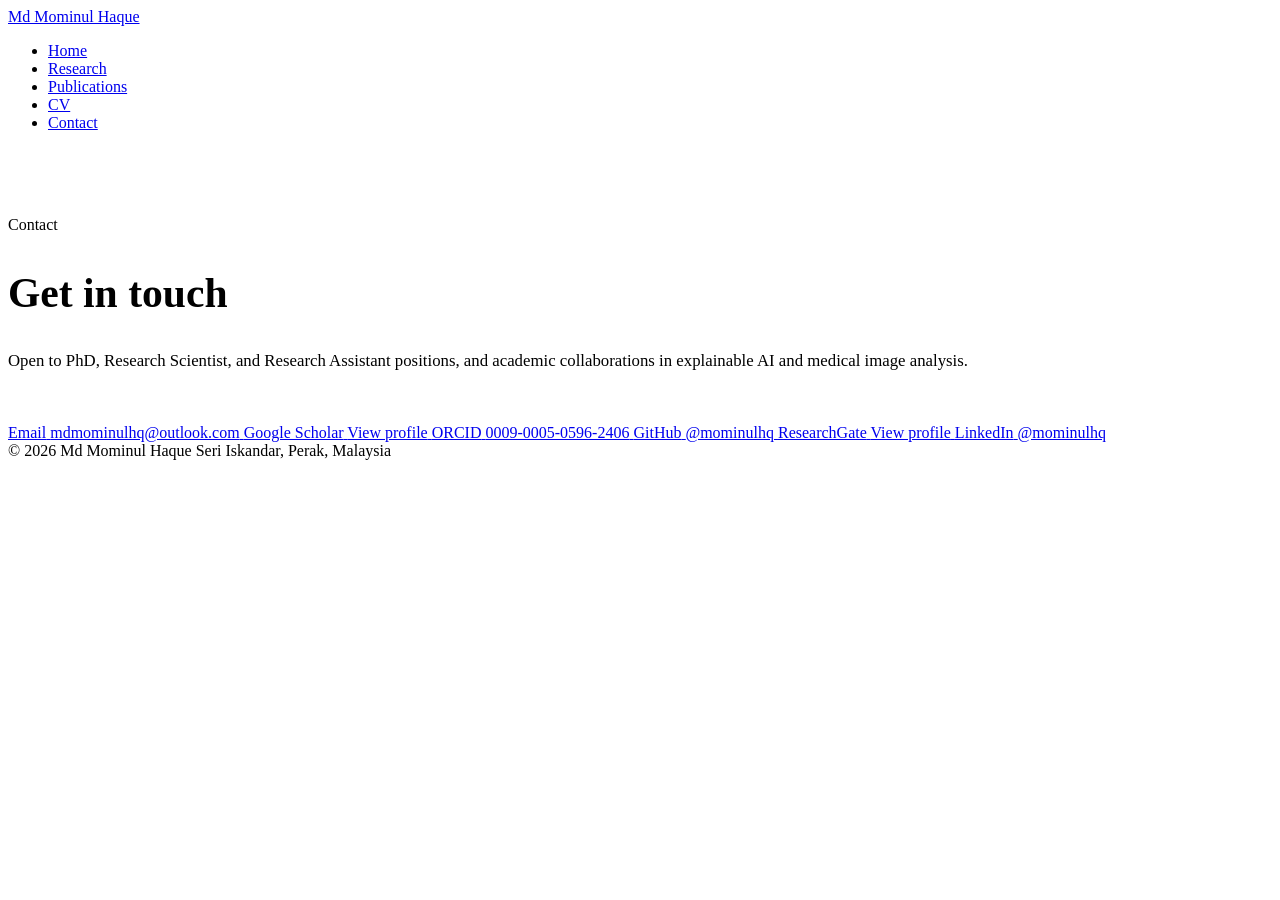
==== contact.html @ ecc6afcc "Add files via upload Launch Site" ====
<!DOCTYPE html>
<html lang="en">
<head>
<meta charset="UTF-8">
<meta name="viewport" content="width=device-width, initial-scale=1.0">
<title>Contact — Md Mominul Haque</title>
<meta name="description" content="Contact Md Mominul Haque — open to PhD, Research Scientist, and Research Assistant positions, and academic collaborations in explainable AI and medical image analysis.">
<link rel="preconnect" href="https://fonts.googleapis.com">
<link href="https://fonts.googleapis.com/css2?family=Fraunces:ital,wght@0,500;0,600;1,500&family=IBM+Plex+Sans:wght@400;500;600&family=IBM+Plex+Mono:wght@400;500&display=swap" rel="stylesheet">
<link rel="stylesheet" href="assets/style.css">
</head>
<body>

<header class="site-header">
  <div class="wrap">
    <a href="index.html" class="brand">Md Mominul Haque</a>
    <nav class="primary-nav" aria-label="Primary">
      <ul>
        <li><a href="index.html">Home</a></li>
        <li><a href="research.html">Research</a></li>
        <li><a href="publications.html">Publications</a></li>
        <li><a href="cv.html">CV</a></li>
        <li><a href="contact.html" aria-current="page">Contact</a></li>
      </ul>
    </nav>
  </div>
</header>

<section class="hero">
  <div class="wrap" style="padding-top:52px; padding-bottom:36px;">
    <p class="eyebrow">Contact</p>
    <h1 class="name" style="font-size:clamp(1.9rem,4vw,2.6rem);">Get in touch</h1>
    <p class="tagline" style="font-size:1.05rem; margin-top:14px;">Open to PhD, Research Scientist, and Research Assistant positions, and academic collaborations in explainable AI and medical image analysis.</p>
  </div>
</section>

<main>
  <section class="block wrap">
    <div class="contact-grid">
      <a class="contact-link" href="mailto:mdmominulhq@outlook.com">
        <span class="label">Email</span>
        <span class="value">mdmominulhq@outlook.com</span>
      </a>
      <a class="contact-link" href="https://scholar.google.com/citations?user=X43nhjEAAAAJ&hl=en">
        <span class="label">Google Scholar</span>
        <span class="value">View profile</span>
      </a>
      <a class="contact-link" href="https://orcid.org/0009-0005-0596-2406">
        <span class="label">ORCID</span>
        <span class="value">0009-0005-0596-2406</span>
      </a>
      <a class="contact-link" href="https://github.com/mominulhq">
        <span class="label">GitHub</span>
        <span class="value">@mominulhq</span>
      </a>
      <a class="contact-link" href="https://www.researchgate.net/profile/Md-Mominul-Haque-2">
        <span class="label">ResearchGate</span>
        <span class="value">View profile</span>
      </a>
      <a class="contact-link" href="https://www.linkedin.com/in/mominulhq/">
        <span class="label">LinkedIn</span>
        <span class="value">@mominulhq</span>
      </a>
    </div>
  </section>
</main>

<footer class="site-footer">
  <div class="wrap">
    <span>&copy; 2026 Md Mominul Haque</span>
    <span>Seri Iskandar, Perak, Malaysia</span>
  </div>
</footer>

</body>
</html>
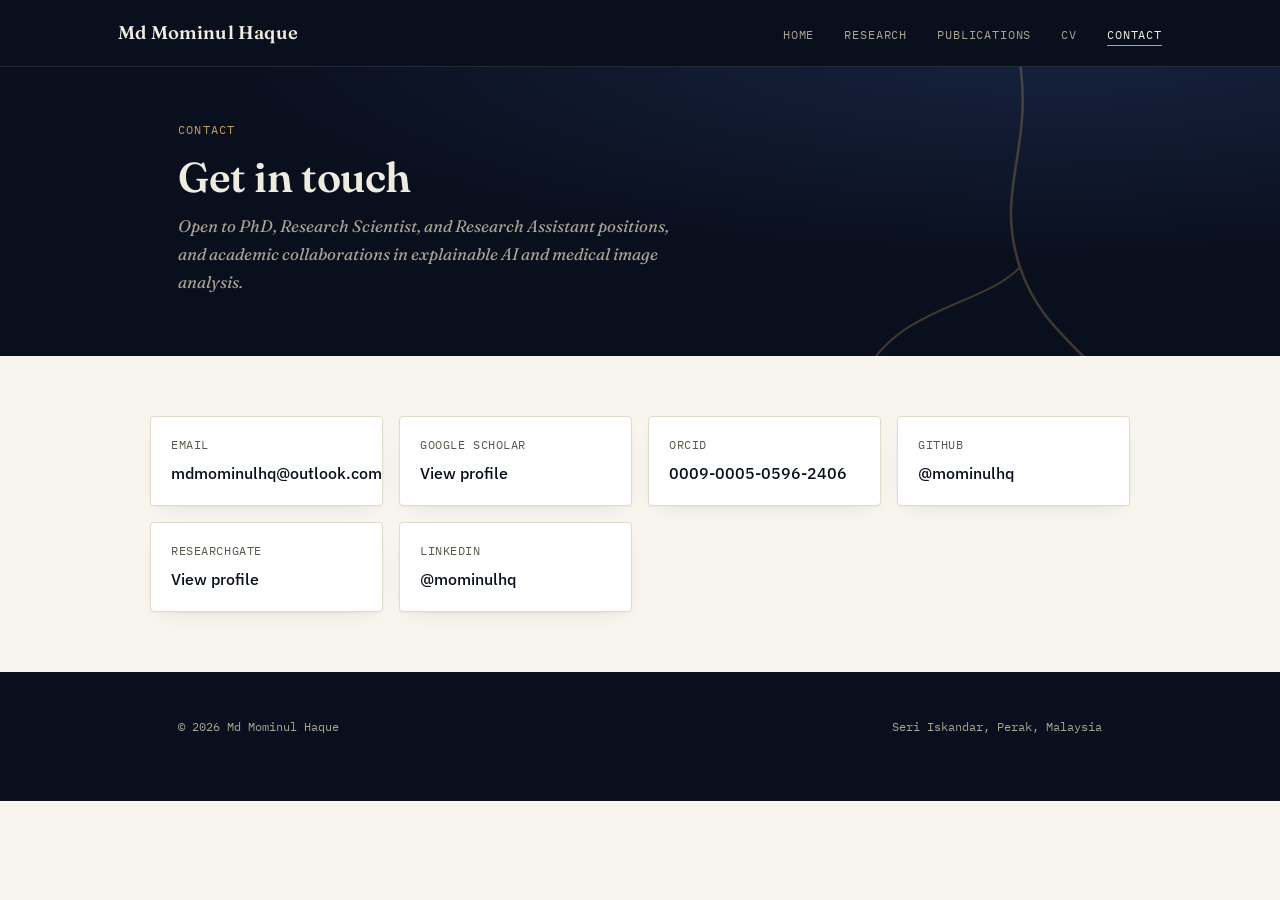
==== commit 7bf9187d: "Add files via upload" ====
--- a/contact.html
+++ b/contact.html
@@ -27,6 +27,12 @@
 </header>
 
 <section class="hero">
+  <svg class="hero-vessel" viewBox="0 0 500 500" fill="none" xmlns="http://www.w3.org/2000/svg" aria-hidden="true" style="opacity:0.28;">
+    <path d="M250 20 C 260 90, 230 120, 250 180 C 270 240, 320 250, 340 310" stroke="currentColor" stroke-width="2"/>
+    <path d="M250 180 C 220 210, 160 210, 130 260" stroke="currentColor" stroke-width="1.6"/>
+    <path d="M130 260 C 100 290, 95 330, 70 360" stroke="currentColor" stroke-width="1.2"/>
+    <path d="M340 310 C 360 350, 350 380, 380 420" stroke="currentColor" stroke-width="1.4"/>
+  </svg>
   <div class="wrap" style="padding-top:52px; padding-bottom:36px;">
     <p class="eyebrow">Contact</p>
     <h1 class="name" style="font-size:clamp(1.9rem,4vw,2.6rem);">Get in touch</h1>
--- a/assets/style.css
+++ b/assets/style.css
@@ -0,0 +1,392 @@
+/* ============================================================
+   Design tokens — premium jade & gold on deep ink
+   ============================================================ */
+:root {
+  --ink: #0A0F1E;
+  --ink-2: #131C33;
+  --ink-line: rgba(237,234,224,0.12);
+  --paper: #F7F5EE;
+  --paper-raised: #FFFFFF;
+  --line: #E1DBC9;
+  --jade: #0E6B57;
+  --jade-deep: #093F33;
+  --jade-bright: #17A987;
+  --gold: #C6A15B;
+  --gold-soft: rgba(198,161,91,0.14);
+  --text: #201D18;
+  --text-muted: #5C574B;
+  --text-on-ink: #EEEBE0;
+  --text-on-ink-muted: #A9A493;
+  --radius: 4px;
+  --max-w: 980px;
+  --shadow-card: 0 1px 2px rgba(20,16,8,0.04), 0 8px 24px -12px rgba(20,16,8,0.12);
+  --shadow-card-hover: 0 2px 4px rgba(20,16,8,0.06), 0 16px 32px -12px rgba(20,16,8,0.18);
+  --font-display: "Fraunces", "Iowan Old Style", Georgia, serif;
+  --font-body: "IBM Plex Sans", -apple-system, BlinkMacSystemFont, sans-serif;
+  --font-mono: "IBM Plex Mono", ui-monospace, SFMono-Regular, monospace;
+}
+
+* { box-sizing: border-box; }
+html { scroll-behavior: smooth; }
+
+body {
+  margin: 0;
+  background: var(--paper);
+  color: var(--text);
+  font-family: var(--font-body);
+  font-size: 17px;
+  line-height: 1.65;
+  -webkit-font-smoothing: antialiased;
+}
+
+@media (prefers-reduced-motion: reduce) {
+  html { scroll-behavior: auto; }
+  * { animation: none !important; transition: none !important; }
+}
+
+a {
+  color: var(--jade-deep);
+  text-decoration-thickness: 1px;
+  text-underline-offset: 3px;
+  transition: color 0.15s ease;
+}
+a:hover { color: var(--jade-bright); }
+a:focus-visible, button:focus-visible {
+  outline: 2px solid var(--jade-bright);
+  outline-offset: 3px;
+}
+img { max-width: 100%; display: block; }
+
+/* ============================================================
+   Layout shells
+   ============================================================ */
+.wrap { max-width: var(--max-w); margin: 0 auto; padding: 0 28px; }
+
+.site-header {
+  background: var(--ink);
+  border-bottom: 1px solid var(--ink-line);
+  position: sticky;
+  top: 0;
+  z-index: 20;
+}
+.site-header .wrap {
+  max-width: 1100px;
+  display: flex;
+  align-items: center;
+  justify-content: space-between;
+  padding-top: 18px;
+  padding-bottom: 18px;
+}
+
+.brand {
+  font-family: var(--font-display);
+  font-weight: 600;
+  font-size: 1.15rem;
+  letter-spacing: 0.01em;
+  color: var(--text-on-ink);
+  text-decoration: none;
+}
+.brand:hover { color: var(--gold); }
+
+nav.primary-nav ul { list-style: none; display: flex; gap: 30px; margin: 0; padding: 0; }
+nav.primary-nav a {
+  font-family: var(--font-mono);
+  font-size: 0.76rem;
+  letter-spacing: 0.07em;
+  text-transform: uppercase;
+  color: var(--text-on-ink-muted);
+  text-decoration: none;
+  padding-bottom: 3px;
+  border-bottom: 1px solid transparent;
+}
+nav.primary-nav a:hover,
+nav.primary-nav a[aria-current="page"] {
+  color: var(--text-on-ink);
+  border-bottom-color: var(--gold);
+}
+@media (max-width: 720px) {
+  nav.primary-nav ul { gap: 16px; flex-wrap: wrap; }
+}
+
+/* ============================================================
+   Hero — dark ink, gold vessel line signature
+   ============================================================ */
+.hero {
+  position: relative;
+  overflow: hidden;
+  background: radial-gradient(120% 140% at 82% -10%, #16233F 0%, var(--ink) 55%);
+  color: var(--text-on-ink);
+}
+
+.hero-vessel {
+  position: absolute;
+  top: -30px;
+  right: -60px;
+  width: 640px;
+  max-width: 72vw;
+  opacity: 0.5;
+  color: var(--gold);
+  pointer-events: none;
+}
+
+.hero .wrap { padding-top: 80px; padding-bottom: 68px; position: relative; }
+
+.eyebrow {
+  font-family: var(--font-mono);
+  font-size: 0.78rem;
+  letter-spacing: 0.1em;
+  text-transform: uppercase;
+  color: var(--gold);
+  margin: 0 0 16px;
+}
+
+h1.name {
+  font-family: var(--font-display);
+  font-weight: 600;
+  font-size: clamp(2.4rem, 5vw, 3.6rem);
+  line-height: 1.04;
+  margin: 0 0 12px;
+  color: var(--text-on-ink);
+  max-width: 15ch;
+  letter-spacing: -0.01em;
+}
+
+.tagline {
+  font-family: var(--font-display);
+  font-style: italic;
+  font-weight: 400;
+  font-size: 1.28rem;
+  color: var(--text-on-ink-muted);
+  margin: 0 0 24px;
+  max-width: 46ch;
+}
+
+.status-pill {
+  display: inline-flex;
+  align-items: center;
+  gap: 8px;
+  font-family: var(--font-mono);
+  font-size: 0.82rem;
+  color: #E9DCB8;
+  background: var(--gold-soft);
+  border: 1px solid rgba(198,161,91,0.4);
+  border-radius: 999px;
+  padding: 7px 15px;
+  margin-bottom: 32px;
+}
+.status-pill .dot { width: 7px; height: 7px; border-radius: 50%; background: var(--gold); }
+
+.hero-links { display: flex; flex-wrap: wrap; gap: 10px 22px; font-family: var(--font-mono); font-size: 0.85rem; }
+.hero-links a { color: var(--text-on-ink-muted); }
+.hero-links a:hover { color: var(--gold); }
+
+/* ============================================================
+   Sections
+   ============================================================ */
+section.block { padding: 60px 0; border-bottom: 1px solid var(--line); }
+section.block:last-of-type { border-bottom: none; }
+
+.section-head {
+  display: flex;
+  align-items: baseline;
+  justify-content: space-between;
+  gap: 20px;
+  margin-bottom: 30px;
+}
+.section-head::after { content: none; }
+
+h2.section-title {
+  font-family: var(--font-display);
+  font-weight: 600;
+  font-size: 1.65rem;
+  color: var(--ink);
+  margin: 0;
+  position: relative;
+  padding-left: 18px;
+}
+h2.section-title::before {
+  content: "";
+  position: absolute;
+  left: 0;
+  top: 0.2em;
+  bottom: 0.2em;
+  width: 3px;
+  background: linear-gradient(180deg, var(--gold), var(--jade));
+  border-radius: 2px;
+}
+
+.section-note { font-family: var(--font-mono); font-size: 0.78rem; color: var(--text-muted); white-space: nowrap; }
+
+p.lede { font-size: 1.08rem; color: var(--text); max-width: 68ch; }
+
+/* ============================================================
+   Cards / grids
+   ============================================================ */
+.grid-2 { display: grid; grid-template-columns: repeat(2, 1fr); gap: 24px; }
+.grid-3 { display: grid; grid-template-columns: repeat(3, 1fr); gap: 24px; }
+@media (max-width: 780px) {
+  .grid-2, .grid-3 { grid-template-columns: 1fr; }
+}
+
+.card {
+  border: 1px solid var(--line);
+  background: var(--paper-raised);
+  border-radius: var(--radius);
+  padding: 26px 28px;
+  box-shadow: var(--shadow-card);
+  transition: box-shadow 0.2s ease, transform 0.2s ease;
+}
+.card:hover { box-shadow: var(--shadow-card-hover); transform: translateY(-2px); }
+.card h3 { font-family: var(--font-display); font-size: 1.15rem; margin: 0 0 10px; color: var(--ink); }
+.card p { margin: 0; color: var(--text-muted); font-size: 0.97rem; }
+
+/* highlight list */
+ul.highlights { list-style: none; margin: 0; padding: 0; display: grid; gap: 15px; }
+ul.highlights li {
+  display: grid;
+  grid-template-columns: 96px 1fr;
+  gap: 18px;
+  padding-bottom: 15px;
+  border-bottom: 1px dashed var(--line);
+  font-size: 0.97rem;
+}
+ul.highlights li:last-child { border-bottom: none; padding-bottom: 0; }
+ul.highlights .tag {
+  font-family: var(--font-mono);
+  font-size: 0.72rem;
+  letter-spacing: 0.05em;
+  text-transform: uppercase;
+  color: var(--jade);
+  padding-top: 2px;
+}
+
+/* research threads */
+.thread { padding: 28px 0; border-bottom: 1px solid var(--line); display: grid; grid-template-columns: 220px 1fr; gap: 32px; }
+.thread:last-child { border-bottom: none; }
+.thread h3 { font-family: var(--font-display); font-size: 1.28rem; margin: 0; color: var(--ink); }
+.thread .thread-meta {
+  font-family: var(--font-mono);
+  font-size: 0.74rem;
+  color: var(--jade);
+  text-transform: uppercase;
+  letter-spacing: 0.05em;
+  margin-top: 8px;
+  display: block;
+}
+.thread p { margin: 0 0 10px; color: var(--text); }
+.thread .links a { font-family: var(--font-mono); font-size: 0.85rem; margin-right: 18px; }
+@media (max-width: 780px) { .thread { grid-template-columns: 1fr; gap: 8px; } }
+
+/* publications */
+.pub-year {
+  font-family: var(--font-mono);
+  font-size: 0.8rem;
+  color: var(--gold);
+  letter-spacing: 0.08em;
+  margin: 36px 0 14px;
+  text-transform: uppercase;
+  border-bottom: 1px solid var(--gold-soft);
+  padding-bottom: 8px;
+}
+.pub-year:first-of-type { margin-top: 0; }
+
+.pub { padding: 20px 0; border-bottom: 1px solid var(--line); }
+.pub:last-child { border-bottom: none; }
+.pub .pub-title { font-family: var(--font-display); font-size: 1.1rem; color: var(--ink); margin: 0 0 6px; font-weight: 600; }
+.pub .pub-meta { font-size: 0.92rem; color: var(--text-muted); margin: 0 0 8px; }
+.pub .pub-links a { font-family: var(--font-mono); font-size: 0.8rem; margin-right: 16px; }
+.pub .pub-links span.disabled { font-family: var(--font-mono); font-size: 0.8rem; color: #B7B2A3; margin-right: 16px; }
+
+.status-chip {
+  display: inline-block;
+  font-family: var(--font-mono);
+  font-size: 0.66rem;
+  text-transform: uppercase;
+  letter-spacing: 0.06em;
+  padding: 2px 9px;
+  border-radius: 999px;
+  border: 1px solid var(--line);
+  color: var(--text-muted);
+  margin-left: 10px;
+  vertical-align: middle;
+}
+.status-chip.review { color: var(--jade-deep); border-color: rgba(14,107,87,0.35); background: rgba(14,107,87,0.07); }
+.status-chip.prep { color: #93701F; border-color: rgba(198,161,91,0.45); background: var(--gold-soft); }
+
+/* CV */
+.cv-download {
+  display: inline-flex;
+  align-items: center;
+  gap: 10px;
+  background: linear-gradient(135deg, var(--jade-deep), var(--jade));
+  color: var(--text-on-ink) !important;
+  font-family: var(--font-mono);
+  font-size: 0.85rem;
+  text-decoration: none;
+  padding: 13px 22px;
+  border-radius: var(--radius);
+  box-shadow: 0 8px 20px -8px rgba(9,63,51,0.6);
+  transition: transform 0.15s ease, box-shadow 0.15s ease;
+}
+.cv-download:hover { transform: translateY(-1px); box-shadow: 0 10px 24px -6px rgba(9,63,51,0.7); color: var(--text-on-ink) !important; }
+
+table.cv-table { width: 100%; border-collapse: collapse; margin: 0 0 8px; }
+table.cv-table td, table.cv-table th {
+  text-align: left;
+  padding: 11px 0;
+  border-bottom: 1px dashed var(--line);
+  vertical-align: top;
+  font-size: 0.95rem;
+}
+table.cv-table th {
+  font-family: var(--font-mono);
+  font-weight: 500;
+  color: var(--jade-deep);
+  width: 150px;
+  text-transform: uppercase;
+  font-size: 0.7rem;
+  letter-spacing: 0.06em;
+}
+
+/* contact */
+.contact-grid { display: grid; grid-template-columns: repeat(auto-fit, minmax(190px, 1fr)); gap: 16px; }
+.contact-link {
+  border: 1px solid var(--line);
+  background: var(--paper-raised);
+  border-radius: var(--radius);
+  padding: 18px 20px;
+  text-decoration: none;
+  display: block;
+  box-shadow: var(--shadow-card);
+  transition: box-shadow 0.2s ease, transform 0.2s ease, border-color 0.2s ease;
+}
+.contact-link:hover { border-color: var(--jade); box-shadow: var(--shadow-card-hover); transform: translateY(-2px); }
+.contact-link .label { font-family: var(--font-mono); font-size: 0.72rem; text-transform: uppercase; letter-spacing: 0.05em; color: var(--text-muted); display: block; margin-bottom: 5px; }
+.contact-link .value { font-family: var(--font-body); font-size: 0.98rem; color: var(--ink); font-weight: 500; }
+
+/* footer */
+.site-footer { padding: 44px 0 64px; background: var(--ink); }
+.site-footer .wrap {
+  display: flex; justify-content: space-between; align-items: center; flex-wrap: wrap; gap: 12px;
+  font-family: var(--font-mono); font-size: 0.78rem; color: var(--text-on-ink-muted);
+}
+.site-footer a { color: var(--gold); }
+
+/* avatar */
+.avatar {
+  width: 138px;
+  height: 138px;
+  border-radius: 50%;
+  background: var(--ink-2);
+  color: var(--text-on-ink);
+  display: flex;
+  align-items: center;
+  justify-content: center;
+  font-family: var(--font-display);
+  font-size: 2.4rem;
+  margin-bottom: 28px;
+  overflow: hidden;
+  border: 2px solid var(--gold);
+  box-shadow: 0 0 0 6px rgba(198,161,91,0.1), 0 20px 40px -16px rgba(0,0,0,0.6);
+}
+.avatar img { width: 100%; height: 100%; object-fit: cover; }
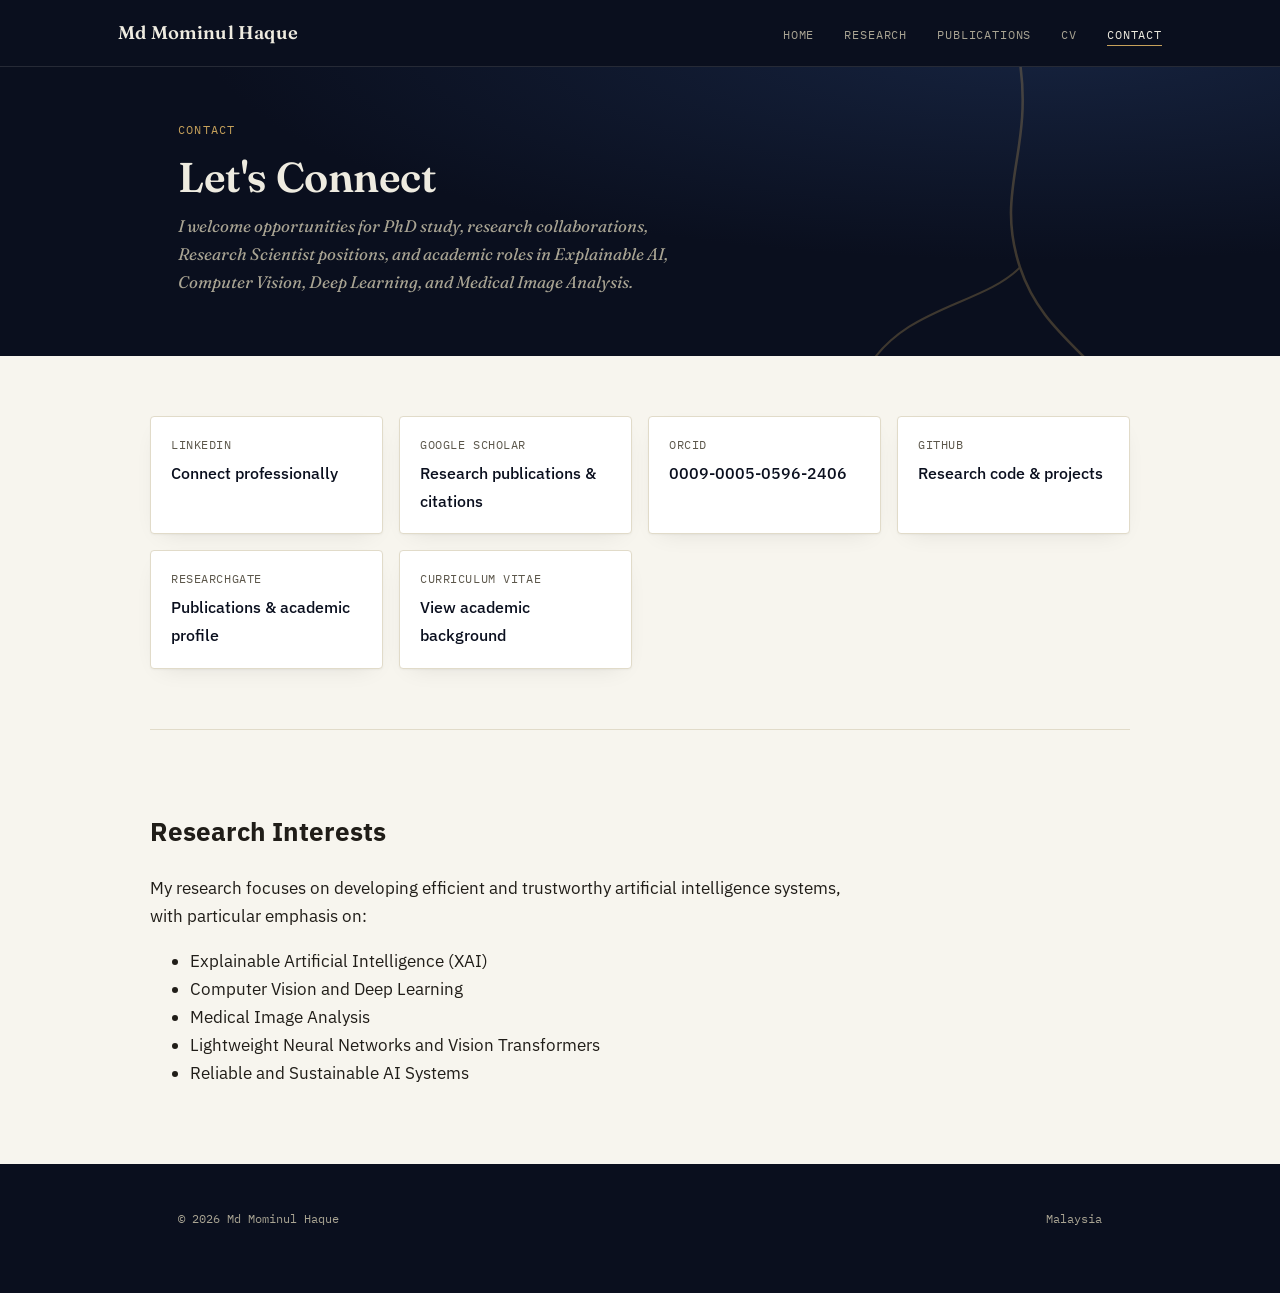
==== commit 7c4c95bc: "Update contact.html" ====
--- a/contact.html
+++ b/contact.html
@@ -3,80 +3,229 @@
 <head>
 <meta charset="UTF-8">
 <meta name="viewport" content="width=device-width, initial-scale=1.0">
+
 <title>Contact — Md Mominul Haque</title>
-<meta name="description" content="Contact Md Mominul Haque — open to PhD, Research Scientist, and Research Assistant positions, and academic collaborations in explainable AI and medical image analysis.">
+<meta name="description" content="Contact Md Mominul Haque — Researcher in Explainable AI, Computer Vision, Deep Learning, and Medical Image Analysis. Open to PhD opportunities, research positions, and collaborations.">
 <link rel="preconnect" href="https://fonts.googleapis.com">
 <link href="https://fonts.googleapis.com/css2?family=Fraunces:ital,wght@0,500;0,600;1,500&family=IBM+Plex+Sans:wght@400;500;600&family=IBM+Plex+Mono:wght@400;500&display=swap" rel="stylesheet">
 <link rel="stylesheet" href="assets/style.css">
 </head>
+
 <body>
 
 <header class="site-header">
-  <div class="wrap">
-    <a href="index.html" class="brand">Md Mominul Haque</a>
-    <nav class="primary-nav" aria-label="Primary">
-      <ul>
-        <li><a href="index.html">Home</a></li>
-        <li><a href="research.html">Research</a></li>
-        <li><a href="publications.html">Publications</a></li>
-        <li><a href="cv.html">CV</a></li>
-        <li><a href="contact.html" aria-current="page">Contact</a></li>
-      </ul>
-    </nav>
-  </div>
+<div class="wrap">
+<a href="index.html" class="brand">
+Md Mominul Haque
+</a>
+<nav class="primary-nav" aria-label="Primary">
+<ul>
+<li>
+<a href="index.html">
+Home
+</a>
+</li>
+<li>
+<a href="research.html">
+Research
+</a>
+</li>
+<li>
+<a href="publications.html">
+Publications
+</a>
+</li>
+<li>
+<a href="cv.html">
+CV
+</a>
+</li>
+<li>
+<a href="contact.html" aria-current="page">
+Contact
+</a>
+</li>
+</ul>
+</nav>
+</div>
 </header>
 
 <section class="hero">
-  <svg class="hero-vessel" viewBox="0 0 500 500" fill="none" xmlns="http://www.w3.org/2000/svg" aria-hidden="true" style="opacity:0.28;">
-    <path d="M250 20 C 260 90, 230 120, 250 180 C 270 240, 320 250, 340 310" stroke="currentColor" stroke-width="2"/>
-    <path d="M250 180 C 220 210, 160 210, 130 260" stroke="currentColor" stroke-width="1.6"/>
-    <path d="M130 260 C 100 290, 95 330, 70 360" stroke="currentColor" stroke-width="1.2"/>
-    <path d="M340 310 C 360 350, 350 380, 380 420" stroke="currentColor" stroke-width="1.4"/>
-  </svg>
-  <div class="wrap" style="padding-top:52px; padding-bottom:36px;">
-    <p class="eyebrow">Contact</p>
-    <h1 class="name" style="font-size:clamp(1.9rem,4vw,2.6rem);">Get in touch</h1>
-    <p class="tagline" style="font-size:1.05rem; margin-top:14px;">Open to PhD, Research Scientist, and Research Assistant positions, and academic collaborations in explainable AI and medical image analysis.</p>
-  </div>
+<svg class="hero-vessel"
+viewBox="0 0 500 500"
+fill="none"
+xmlns="http://www.w3.org/2000/svg"
+aria-hidden="true"
+style="opacity:0.28;">
+<path d="M250 20 C260 90,230 120,250 180 C270 240,320 250,340 310"
+stroke="currentColor"
+stroke-width="2"/>
+<path d="M250 180 C220 210,160 210,130 260"
+stroke="currentColor"
+stroke-width="1.6"/>
+
+
+<path d="M130 260 C100 290,95 330,70 360"
+stroke="currentColor"
+stroke-width="1.2"/>
+<path d="M340 310 C360 350,350 380,380 420"
+stroke="currentColor"
+stroke-width="1.4"/>
+</svg>
+<div class="wrap" style="padding-top:52px; padding-bottom:36px;">
+
+
+<p class="eyebrow">
+Contact
+</p>
+
+<h1 class="name"
+style="font-size:clamp(1.9rem,4vw,2.6rem);">
+Let's Connect
+</h1>
+<p class="tagline"
+style="font-size:1.05rem; margin-top:14px;">
+
+I welcome opportunities for PhD study, research collaborations, Research Scientist positions, and academic roles in Explainable AI, Computer Vision, Deep Learning, and Medical Image Analysis.
+
+</p>
+</div>
 </section>
-
 <main>
-  <section class="block wrap">
-    <div class="contact-grid">
-      <a class="contact-link" href="mailto:mdmominulhq@outlook.com">
-        <span class="label">Email</span>
-        <span class="value">mdmominulhq@outlook.com</span>
-      </a>
-      <a class="contact-link" href="https://scholar.google.com/citations?user=X43nhjEAAAAJ&hl=en">
-        <span class="label">Google Scholar</span>
-        <span class="value">View profile</span>
-      </a>
-      <a class="contact-link" href="https://orcid.org/0009-0005-0596-2406">
-        <span class="label">ORCID</span>
-        <span class="value">0009-0005-0596-2406</span>
-      </a>
-      <a class="contact-link" href="https://github.com/mominulhq">
-        <span class="label">GitHub</span>
-        <span class="value">@mominulhq</span>
-      </a>
-      <a class="contact-link" href="https://www.researchgate.net/profile/Md-Mominul-Haque-2">
-        <span class="label">ResearchGate</span>
-        <span class="value">View profile</span>
-      </a>
-      <a class="contact-link" href="https://www.linkedin.com/in/mominulhq/">
-        <span class="label">LinkedIn</span>
-        <span class="value">@mominulhq</span>
-      </a>
-    </div>
-  </section>
+
+<section class="block wrap">
+<div class="contact-grid">
+<a class="contact-link"
+href="https://www.linkedin.com/in/mominulhq/"
+target="_blank"
+rel="noopener noreferrer">
+
+<span class="label">
+LinkedIn
+</span>
+
+<span class="value">
+Connect professionally
+</span>
+
+</a>
+
+<a class="contact-link"
+href="https://scholar.google.com/citations?user=X43nhjEAAAAJ&hl=en"
+target="_blank"
+rel="noopener noreferrer">
+
+<span class="label">
+Google Scholar
+</span>
+
+<span class="value">
+Research publications & citations
+</span>
+
+</a>
+
+<a class="contact-link"
+href="https://orcid.org/0009-0005-0596-2406"
+target="_blank"
+rel="noopener noreferrer">
+
+<span class="label">
+ORCID
+</span>
+
+<span class="value">
+0009-0005-0596-2406
+</span>
+
+</a>
+
+<a class="contact-link"
+href="https://github.com/mominulhq"
+target="_blank"
+rel="noopener noreferrer">
+
+<span class="label">
+GitHub
+</span>
+
+<span class="value">
+Research code & projects
+</span>
+
+</a>
+
+<a class="contact-link"
+href="https://www.researchgate.net/profile/Md-Mominul-Haque-2"
+target="_blank"
+rel="noopener noreferrer">
+
+<span class="label">
+ResearchGate
+</span>
+
+<span class="value">
+Publications & academic profile
+</span>
+
+</a>
+
+<a class="contact-link"
+href="cv.html">
+
+<span class="label">
+Curriculum Vitae
+</span>
+
+<span class="value">
+View academic background
+</span>
+
+</a>
+</div>
+</section>
+<section class="block wrap">
+<div style="max-width:700px;">
+<h2>
+Research Interests
+</h2>
+
+<p>
+My research focuses on developing efficient and trustworthy artificial intelligence systems, with particular emphasis on:
+</p>
+<ul>
+<li>
+Explainable Artificial Intelligence (XAI)
+</li>
+
+<li>
+Computer Vision and Deep Learning
+</li>
+<li>
+Medical Image Analysis
+</li>
+<li>
+Lightweight Neural Networks and Vision Transformers
+</li>
+<li>
+Reliable and Sustainable AI Systems
+</li>
+</ul>
+</div>
+</section>
+
 </main>
 
 <footer class="site-footer">
-  <div class="wrap">
-    <span>&copy; 2026 Md Mominul Haque</span>
-    <span>Seri Iskandar, Perak, Malaysia</span>
-  </div>
+<div class="wrap">
+<span>
+&copy; 2026 Md Mominul Haque
+</span>
+<span>
+Malaysia
+</span>
+</div>
 </footer>
-
 </body>
+
 </html>
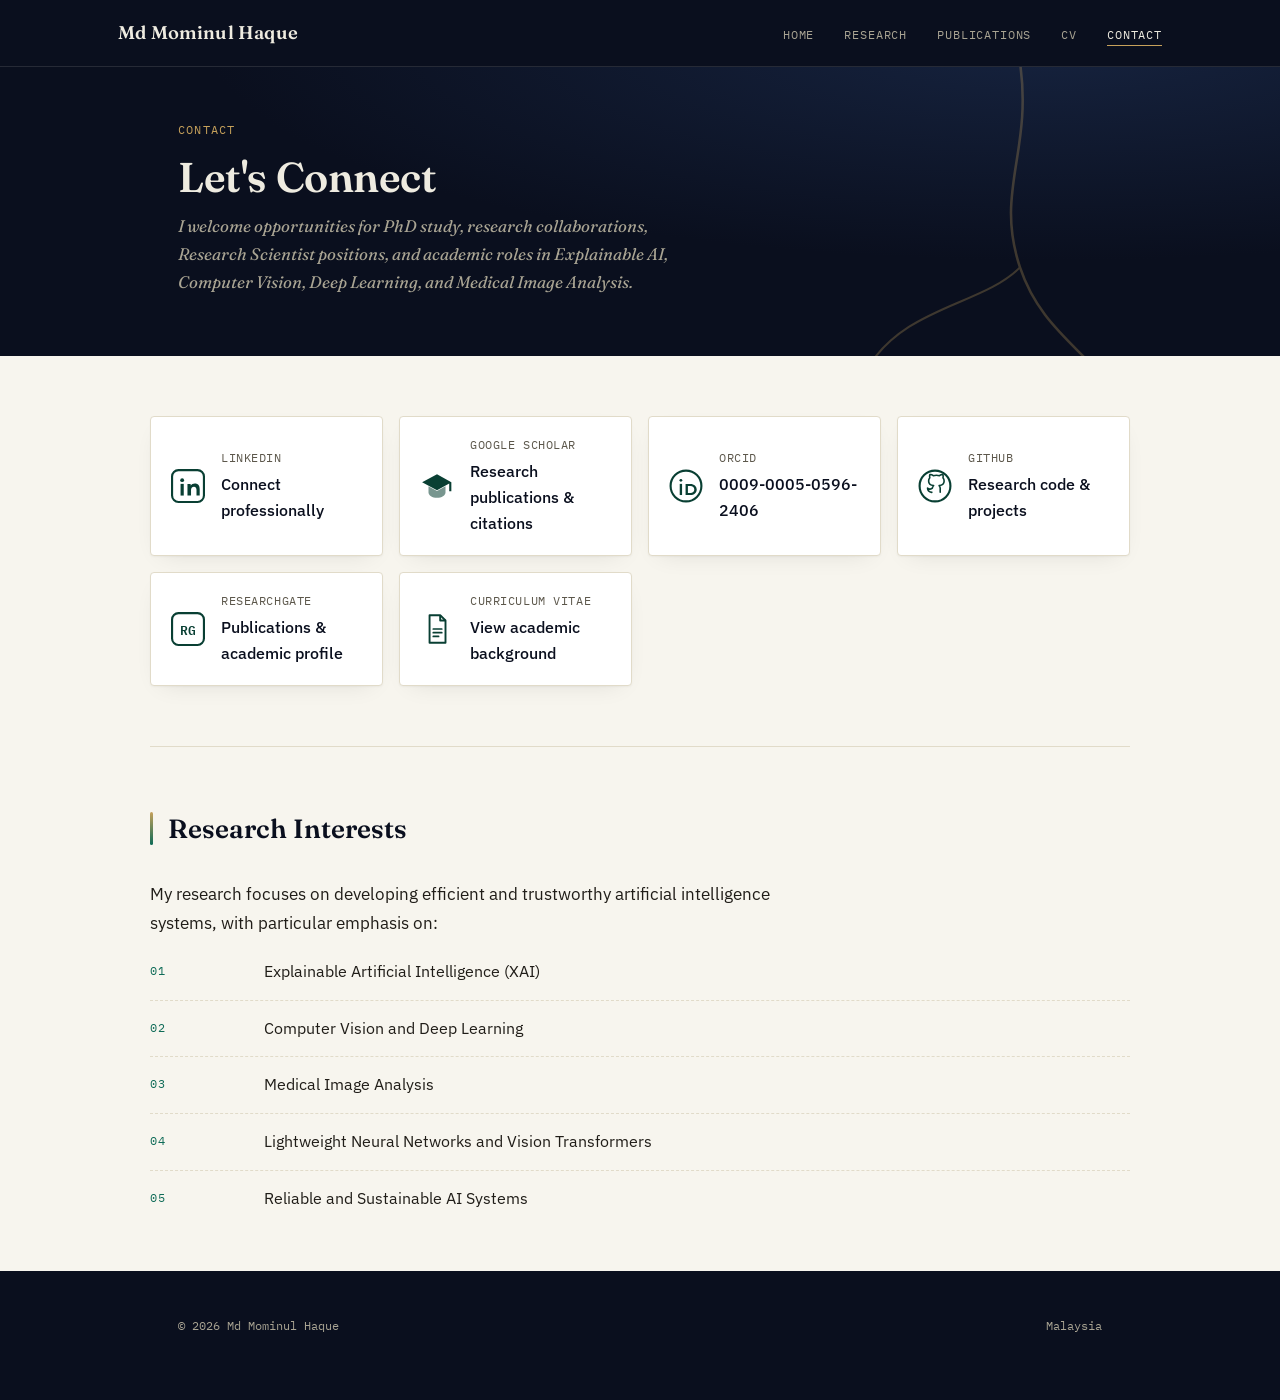
==== commit 59fec858: "Add files via upload" ====
--- a/contact.html
+++ b/contact.html
@@ -3,229 +3,154 @@
 <head>
 <meta charset="UTF-8">
 <meta name="viewport" content="width=device-width, initial-scale=1.0">
-
 <title>Contact — Md Mominul Haque</title>
 <meta name="description" content="Contact Md Mominul Haque — Researcher in Explainable AI, Computer Vision, Deep Learning, and Medical Image Analysis. Open to PhD opportunities, research positions, and collaborations.">
 <link rel="preconnect" href="https://fonts.googleapis.com">
 <link href="https://fonts.googleapis.com/css2?family=Fraunces:ital,wght@0,500;0,600;1,500&family=IBM+Plex+Sans:wght@400;500;600&family=IBM+Plex+Mono:wght@400;500&display=swap" rel="stylesheet">
 <link rel="stylesheet" href="assets/style.css">
 </head>
-
 <body>
 
 <header class="site-header">
-<div class="wrap">
-<a href="index.html" class="brand">
-Md Mominul Haque
-</a>
-<nav class="primary-nav" aria-label="Primary">
-<ul>
-<li>
-<a href="index.html">
-Home
-</a>
-</li>
-<li>
-<a href="research.html">
-Research
-</a>
-</li>
-<li>
-<a href="publications.html">
-Publications
-</a>
-</li>
-<li>
-<a href="cv.html">
-CV
-</a>
-</li>
-<li>
-<a href="contact.html" aria-current="page">
-Contact
-</a>
-</li>
-</ul>
-</nav>
-</div>
+  <div class="wrap">
+    <a href="index.html" class="brand">Md Mominul Haque</a>
+    <nav class="primary-nav" aria-label="Primary">
+      <ul>
+        <li><a href="index.html">Home</a></li>
+        <li><a href="research.html">Research</a></li>
+        <li><a href="publications.html">Publications</a></li>
+        <li><a href="cv.html">CV</a></li>
+        <li><a href="contact.html" aria-current="page">Contact</a></li>
+      </ul>
+    </nav>
+  </div>
 </header>
 
 <section class="hero">
-<svg class="hero-vessel"
-viewBox="0 0 500 500"
-fill="none"
-xmlns="http://www.w3.org/2000/svg"
-aria-hidden="true"
-style="opacity:0.28;">
-<path d="M250 20 C260 90,230 120,250 180 C270 240,320 250,340 310"
-stroke="currentColor"
-stroke-width="2"/>
-<path d="M250 180 C220 210,160 210,130 260"
-stroke="currentColor"
-stroke-width="1.6"/>
-
-
-<path d="M130 260 C100 290,95 330,70 360"
-stroke="currentColor"
-stroke-width="1.2"/>
-<path d="M340 310 C360 350,350 380,380 420"
-stroke="currentColor"
-stroke-width="1.4"/>
-</svg>
-<div class="wrap" style="padding-top:52px; padding-bottom:36px;">
-
-
-<p class="eyebrow">
-Contact
-</p>
-
-<h1 class="name"
-style="font-size:clamp(1.9rem,4vw,2.6rem);">
-Let's Connect
-</h1>
-<p class="tagline"
-style="font-size:1.05rem; margin-top:14px;">
-
-I welcome opportunities for PhD study, research collaborations, Research Scientist positions, and academic roles in Explainable AI, Computer Vision, Deep Learning, and Medical Image Analysis.
-
-</p>
-</div>
-</section>
-<main>
-
-<section class="block wrap">
-<div class="contact-grid">
-<a class="contact-link"
-href="https://www.linkedin.com/in/mominulhq/"
-target="_blank"
-rel="noopener noreferrer">
-
-<span class="label">
-LinkedIn
-</span>
-
-<span class="value">
-Connect professionally
-</span>
-
-</a>
-
-<a class="contact-link"
-href="https://scholar.google.com/citations?user=X43nhjEAAAAJ&hl=en"
-target="_blank"
-rel="noopener noreferrer">
-
-<span class="label">
-Google Scholar
-</span>
-
-<span class="value">
-Research publications & citations
-</span>
-
-</a>
-
-<a class="contact-link"
-href="https://orcid.org/0009-0005-0596-2406"
-target="_blank"
-rel="noopener noreferrer">
-
-<span class="label">
-ORCID
-</span>
-
-<span class="value">
-0009-0005-0596-2406
-</span>
-
-</a>
-
-<a class="contact-link"
-href="https://github.com/mominulhq"
-target="_blank"
-rel="noopener noreferrer">
-
-<span class="label">
-GitHub
-</span>
-
-<span class="value">
-Research code & projects
-</span>
-
-</a>
-
-<a class="contact-link"
-href="https://www.researchgate.net/profile/Md-Mominul-Haque-2"
-target="_blank"
-rel="noopener noreferrer">
-
-<span class="label">
-ResearchGate
-</span>
-
-<span class="value">
-Publications & academic profile
-</span>
-
-</a>
-
-<a class="contact-link"
-href="cv.html">
-
-<span class="label">
-Curriculum Vitae
-</span>
-
-<span class="value">
-View academic background
-</span>
-
-</a>
-</div>
-</section>
-<section class="block wrap">
-<div style="max-width:700px;">
-<h2>
-Research Interests
-</h2>
-
-<p>
-My research focuses on developing efficient and trustworthy artificial intelligence systems, with particular emphasis on:
-</p>
-<ul>
-<li>
-Explainable Artificial Intelligence (XAI)
-</li>
-
-<li>
-Computer Vision and Deep Learning
-</li>
-<li>
-Medical Image Analysis
-</li>
-<li>
-Lightweight Neural Networks and Vision Transformers
-</li>
-<li>
-Reliable and Sustainable AI Systems
-</li>
-</ul>
-</div>
+  <svg class="hero-vessel" viewBox="0 0 500 500" fill="none" xmlns="http://www.w3.org/2000/svg" aria-hidden="true" style="opacity:0.28;">
+    <path d="M250 20 C 260 90, 230 120, 250 180 C 270 240, 320 250, 340 310" stroke="currentColor" stroke-width="2"/>
+    <path d="M250 180 C 220 210, 160 210, 130 260" stroke="currentColor" stroke-width="1.6"/>
+    <path d="M130 260 C 100 290, 95 330, 70 360" stroke="currentColor" stroke-width="1.2"/>
+    <path d="M340 310 C 360 350, 350 380, 380 420" stroke="currentColor" stroke-width="1.4"/>
+  </svg>
+  <div class="wrap" style="padding-top:52px; padding-bottom:36px;">
+    <p class="eyebrow">Contact</p>
+    <h1 class="name" style="font-size:clamp(1.9rem,4vw,2.6rem);">Let's Connect</h1>
+    <p class="tagline" style="font-size:1.05rem; margin-top:14px;">I welcome opportunities for PhD study, research collaborations, Research Scientist positions, and academic roles in Explainable AI, Computer Vision, Deep Learning, and Medical Image Analysis.</p>
+  </div>
 </section>
 
+<main>
+  <section class="block wrap">
+    <div class="contact-grid">
+
+      <a class="contact-link" href="https://www.linkedin.com/in/mominulhq/" target="_blank" rel="noopener noreferrer">
+        <span class="icon" aria-hidden="true">
+          <svg viewBox="0 0 32 32" fill="none" xmlns="http://www.w3.org/2000/svg">
+            <rect x="1" y="1" width="30" height="30" rx="6" stroke="currentColor" stroke-width="2"/>
+            <circle cx="10.5" cy="10.5" r="1.8" fill="currentColor"/>
+            <rect x="9" y="14" width="3" height="11" fill="currentColor"/>
+            <path d="M15.5 25V14h3v1.6c0.9-1.2 2.2-2 4-2 3 0 4.5 2 4.5 5.4V25h-3v-5.4c0-1.8-0.7-3-2.4-3-1.6 0-2.6 1.1-2.7 2.8-0.05 0.4-0.05 0.7-0.05 1.1V25h-3.35z" fill="currentColor"/>
+          </svg>
+        </span>
+        <span class="contact-text">
+          <span class="label">LinkedIn</span>
+          <span class="value">Connect professionally</span>
+        </span>
+      </a>
+
+      <a class="contact-link" href="https://scholar.google.com/citations?user=X43nhjEAAAAJ&hl=en" target="_blank" rel="noopener noreferrer">
+        <span class="icon" aria-hidden="true">
+          <svg viewBox="0 0 32 32" fill="none" xmlns="http://www.w3.org/2000/svg">
+            <path d="M16 5L2 12.5 16 20l11.5-6.3V21h2V12.5L16 5z" fill="currentColor"/>
+            <path d="M8 16.3V22c0 2.8 3.6 5 8 5s8-2.2 8-5v-5.7l-8 4.4-8-4.4z" fill="currentColor" opacity="0.55"/>
+          </svg>
+        </span>
+        <span class="contact-text">
+          <span class="label">Google Scholar</span>
+          <span class="value">Research publications &amp; citations</span>
+        </span>
+      </a>
+
+      <a class="contact-link" href="https://orcid.org/0009-0005-0596-2406" target="_blank" rel="noopener noreferrer">
+        <span class="icon" aria-hidden="true">
+          <svg viewBox="0 0 32 32" fill="none" xmlns="http://www.w3.org/2000/svg">
+            <circle cx="16" cy="16" r="14.5" stroke="currentColor" stroke-width="2"/>
+            <circle cx="11.2" cy="10.6" r="1.3" fill="currentColor"/>
+            <rect x="10.1" y="14" width="2.2" height="10.5" fill="currentColor"/>
+            <path d="M15.6 14h4.6c3.4 0 5.9 2.2 5.9 5.25s-2.5 5.25-5.9 5.25h-4.6V14zm2.2 2v6.5h2.3c2.2 0 3.7-1.3 3.7-3.25s-1.5-3.25-3.7-3.25h-2.3z" fill="currentColor"/>
+          </svg>
+        </span>
+        <span class="contact-text">
+          <span class="label">ORCID</span>
+          <span class="value">0009-0005-0596-2406</span>
+        </span>
+      </a>
+
+      <a class="contact-link" href="https://github.com/mominulhq" target="_blank" rel="noopener noreferrer">
+        <span class="icon" aria-hidden="true">
+          <svg viewBox="0 0 32 32" fill="none" xmlns="http://www.w3.org/2000/svg">
+            <circle cx="16" cy="16" r="14.5" stroke="currentColor" stroke-width="2"/>
+            <path d="M13 22c-4-1-4-4-4-4M9 18c1.5 1.5 3.5 1 4.5 0 0.2-1.3 0.7-2 1.2-2.4-3-0.4-4.7-1.7-4.7-4.4 0-1.2 0.4-2.1 1.1-2.9-0.1-0.4-0.5-1.6 0.1-3.1 0 0 1.3-0.4 3.2 1.1 0.9-0.25 1.9-0.4 2.9-0.4s2 0.15 2.9 0.4c1.9-1.5 3.2-1.1 3.2-1.1 0.6 1.5 0.2 2.7 0.1 3.1 0.7 0.8 1.1 1.7 1.1 2.9 0 2.7-1.7 4-4.7 4.4 0.5 0.5 1 1.3 1 2.5v3.7" stroke="currentColor" stroke-width="1.5" stroke-linecap="round" stroke-linejoin="round"/>
+          </svg>
+        </span>
+        <span class="contact-text">
+          <span class="label">GitHub</span>
+          <span class="value">Research code &amp; projects</span>
+        </span>
+      </a>
+
+      <a class="contact-link" href="https://www.researchgate.net/profile/Md-Mominul-Haque-2" target="_blank" rel="noopener noreferrer">
+        <span class="icon" aria-hidden="true">
+          <svg viewBox="0 0 32 32" fill="none" xmlns="http://www.w3.org/2000/svg">
+            <rect x="1" y="1" width="30" height="30" rx="6" stroke="currentColor" stroke-width="2"/>
+            <text x="16" y="21.5" font-family="IBM Plex Mono, monospace" font-size="12.5" font-weight="600" text-anchor="middle" fill="currentColor">RG</text>
+          </svg>
+        </span>
+        <span class="contact-text">
+          <span class="label">ResearchGate</span>
+          <span class="value">Publications &amp; academic profile</span>
+        </span>
+      </a>
+
+      <a class="contact-link" href="cv.html">
+        <span class="icon" aria-hidden="true">
+          <svg viewBox="0 0 32 32" fill="none" xmlns="http://www.w3.org/2000/svg">
+            <path d="M9 3h10l5 5v21H9V3z" stroke="currentColor" stroke-width="1.8" stroke-linejoin="round"/>
+            <path d="M19 3v5h5" stroke="currentColor" stroke-width="1.8" stroke-linejoin="round"/>
+            <path d="M12.5 16h8M12.5 19.5h8M12.5 23h5" stroke="currentColor" stroke-width="1.6" stroke-linecap="round"/>
+          </svg>
+        </span>
+        <span class="contact-text">
+          <span class="label">Curriculum Vitae</span>
+          <span class="value">View academic background</span>
+        </span>
+      </a>
+
+    </div>
+  </section>
+
+  <section class="block wrap">
+    <div class="section-head">
+      <h2 class="section-title">Research Interests</h2>
+    </div>
+    <p class="lede" style="margin-bottom:22px;">My research focuses on developing efficient and trustworthy artificial intelligence systems, with particular emphasis on:</p>
+    <ul class="highlights">
+      <li><span class="tag">01</span><span>Explainable Artificial Intelligence (XAI)</span></li>
+      <li><span class="tag">02</span><span>Computer Vision and Deep Learning</span></li>
+      <li><span class="tag">03</span><span>Medical Image Analysis</span></li>
+      <li><span class="tag">04</span><span>Lightweight Neural Networks and Vision Transformers</span></li>
+      <li><span class="tag">05</span><span>Reliable and Sustainable AI Systems</span></li>
+    </ul>
+  </section>
 </main>
 
 <footer class="site-footer">
-<div class="wrap">
-<span>
-&copy; 2026 Md Mominul Haque
-</span>
-<span>
-Malaysia
-</span>
-</div>
+  <div class="wrap">
+    <span>&copy; 2026 Md Mominul Haque</span>
+    <span>Malaysia</span>
+  </div>
 </footer>
+
 </body>
-
 </html>
--- a/assets/style.css
+++ b/assets/style.css
@@ -356,11 +356,23 @@
   border-radius: var(--radius);
   padding: 18px 20px;
   text-decoration: none;
-  display: block;
+  display: flex;
+  align-items: center;
+  gap: 16px;
   box-shadow: var(--shadow-card);
   transition: box-shadow 0.2s ease, transform 0.2s ease, border-color 0.2s ease;
 }
 .contact-link:hover { border-color: var(--jade); box-shadow: var(--shadow-card-hover); transform: translateY(-2px); }
+.contact-link .icon {
+  flex: none;
+  width: 34px;
+  height: 34px;
+  color: var(--jade-deep);
+  transition: color 0.2s ease;
+}
+.contact-link .icon svg { width: 100%; height: 100%; }
+.contact-link:hover .icon { color: var(--gold); }
+.contact-link .contact-text { display: flex; flex-direction: column; }
 .contact-link .label { font-family: var(--font-mono); font-size: 0.72rem; text-transform: uppercase; letter-spacing: 0.05em; color: var(--text-muted); display: block; margin-bottom: 5px; }
 .contact-link .value { font-family: var(--font-body); font-size: 0.98rem; color: var(--ink); font-weight: 500; }
 
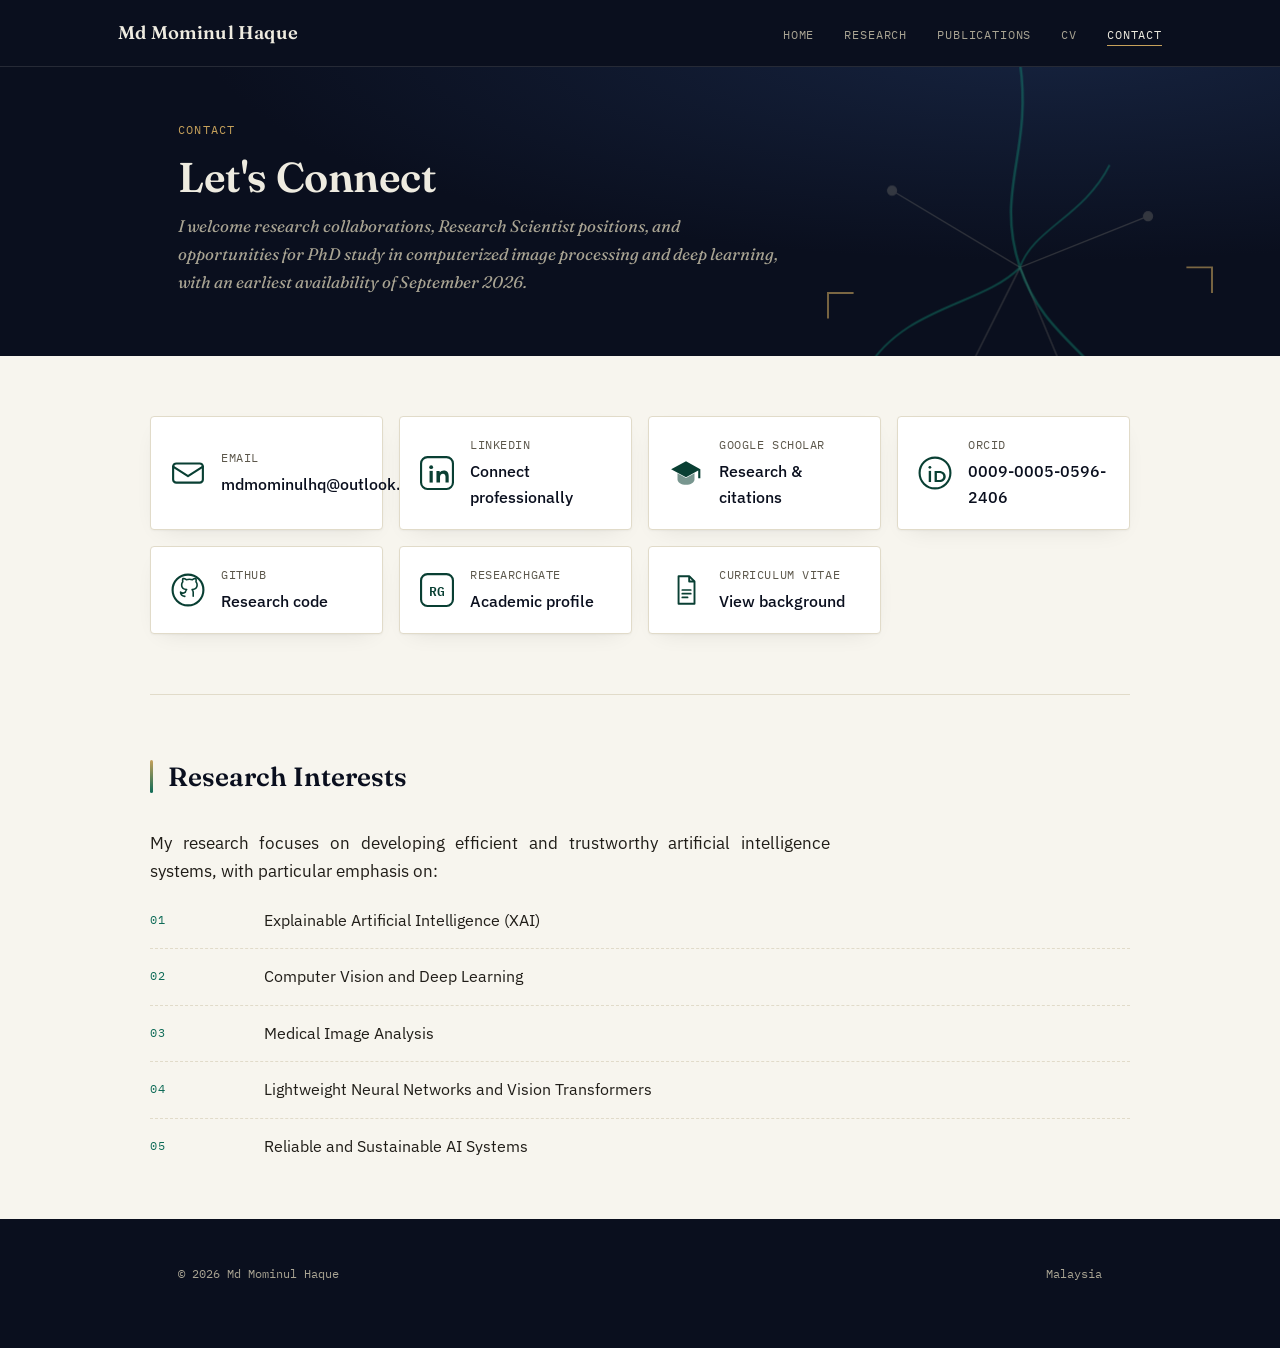
==== commit 948c52ef: "Revise contact details and enhance SVG layers Updated contact information and improved SVG graphics." ====
--- a/contact.html
+++ b/contact.html
@@ -27,16 +27,38 @@
 </header>
 
 <section class="hero">
-  <svg class="hero-vessel" viewBox="0 0 500 500" fill="none" xmlns="http://www.w3.org/2000/svg" aria-hidden="true" style="opacity:0.28;">
-    <path d="M250 20 C 260 90, 230 120, 250 180 C 270 240, 320 250, 340 310" stroke="currentColor" stroke-width="2"/>
-    <path d="M250 180 C 220 210, 160 210, 130 260" stroke="currentColor" stroke-width="1.6"/>
-    <path d="M130 260 C 100 290, 95 330, 70 360" stroke="currentColor" stroke-width="1.2"/>
-    <path d="M340 310 C 360 350, 350 380, 380 420" stroke="currentColor" stroke-width="1.4"/>
+  <!-- Premium Animated 3-Layer SVG -->
+  <svg class="hero-vessel" viewBox="0 0 500 500" fill="none" xmlns="http://www.w3.org/2000/svg" aria-hidden="true">
+    <!-- Deep Learning / Transformer Network Layer -->
+    <g class="layer-network">
+      <path d="M150 120 L250 180 L350 140" stroke="currentColor" stroke-width="1" stroke-dasharray="4 4"/>
+      <path d="M250 180 L300 300 L180 320 Z" stroke="currentColor" stroke-width="1" stroke-dasharray="4 4"/>
+      <circle cx="150" cy="120" r="4" fill="currentColor"/>
+      <circle cx="350" cy="140" r="4" fill="currentColor"/>
+      <circle cx="300" cy="300" r="4" fill="currentColor"/>
+      <circle cx="180" cy="320" r="4" fill="currentColor"/>
+    </g>
+    <!-- Medical Imaging / Organic Vessel Layer -->
+    <g class="layer-organic">
+      <path d="M250 20 C 260 90, 230 120, 250 180 C 270 240, 320 250, 340 310" stroke="currentColor" stroke-width="2"/>
+      <path d="M250 180 C 220 210, 160 210, 130 260" stroke="currentColor" stroke-width="1.6"/>
+      <path d="M130 260 C 100 290, 95 330, 70 360" stroke="currentColor" stroke-width="1.2"/>
+      <path d="M340 310 C 360 350, 350 380, 380 420" stroke="currentColor" stroke-width="1.4"/>
+      <path d="M250 180 C 260 150, 300 140, 320 100" stroke="currentColor" stroke-width="1.4"/>
+    </g>
+    <!-- Computer Vision / Object Detection Layer -->
+    <g class="layer-vision">
+      <path d="M 120 200 L 100 200 L 100 220" stroke="currentColor" stroke-width="1.5"/>
+      <path d="M 380 180 L 400 180 L 400 200" stroke="currentColor" stroke-width="1.5"/>
+      <path d="M 100 340 L 100 360 L 120 360" stroke="currentColor" stroke-width="1.5"/>
+      <path d="M 400 380 L 400 400 L 380 400" stroke="currentColor" stroke-width="1.5"/>
+    </g>
   </svg>
+
   <div class="wrap" style="padding-top:52px; padding-bottom:36px;">
     <p class="eyebrow">Contact</p>
     <h1 class="name" style="font-size:clamp(1.9rem,4vw,2.6rem);">Let's Connect</h1>
-    <p class="tagline" style="font-size:1.05rem; margin-top:14px;">I welcome opportunities for PhD study, research collaborations, Research Scientist positions, and academic roles in Explainable AI, Computer Vision, Deep Learning, and Medical Image Analysis.</p>
+    <p class="tagline" style="font-size:1.05rem; margin-top:14px; max-width: 55ch;">I welcome research collaborations, Research Scientist positions, and opportunities for PhD study in computerized image processing and deep learning, with an earliest availability of September 2026.</p>
   </div>
 </section>
 
@@ -44,6 +66,21 @@
   <section class="block wrap">
     <div class="contact-grid">
 
+      <!-- NEW EMAIL CARD -->
+      <a class="contact-link" href="mailto:mdmominulhq@outlook.com">
+        <span class="icon" aria-hidden="true">
+          <svg viewBox="0 0 32 32" fill="none" xmlns="http://www.w3.org/2000/svg">
+            <rect x="2" y="7" width="28" height="18" rx="3" stroke="currentColor" stroke-width="2"/>
+            <path d="M2 10l14 9 14-9" stroke="currentColor" stroke-width="2" stroke-linecap="round" stroke-linejoin="round"/>
+          </svg>
+        </span>
+        <span class="contact-text">
+          <span class="label">Email</span>
+          <span class="value">mdmominulhq@outlook.com</span>
+        </span>
+      </a>
+
+      <!-- LINKEDIN CARD -->
       <a class="contact-link" href="https://www.linkedin.com/in/mominulhq/" target="_blank" rel="noopener noreferrer">
         <span class="icon" aria-hidden="true">
           <svg viewBox="0 0 32 32" fill="none" xmlns="http://www.w3.org/2000/svg">
@@ -59,6 +96,7 @@
         </span>
       </a>
 
+      <!-- GOOGLE SCHOLAR CARD -->
       <a class="contact-link" href="https://scholar.google.com/citations?user=X43nhjEAAAAJ&hl=en" target="_blank" rel="noopener noreferrer">
         <span class="icon" aria-hidden="true">
           <svg viewBox="0 0 32 32" fill="none" xmlns="http://www.w3.org/2000/svg">
@@ -68,10 +106,11 @@
         </span>
         <span class="contact-text">
           <span class="label">Google Scholar</span>
-          <span class="value">Research publications &amp; citations</span>
+          <span class="value">Research &amp; citations</span>
         </span>
       </a>
 
+      <!-- ORCID CARD -->
       <a class="contact-link" href="https://orcid.org/0009-0005-0596-2406" target="_blank" rel="noopener noreferrer">
         <span class="icon" aria-hidden="true">
           <svg viewBox="0 0 32 32" fill="none" xmlns="http://www.w3.org/2000/svg">
@@ -87,6 +126,7 @@
         </span>
       </a>
 
+      <!-- GITHUB CARD -->
       <a class="contact-link" href="https://github.com/mominulhq" target="_blank" rel="noopener noreferrer">
         <span class="icon" aria-hidden="true">
           <svg viewBox="0 0 32 32" fill="none" xmlns="http://www.w3.org/2000/svg">
@@ -96,10 +136,11 @@
         </span>
         <span class="contact-text">
           <span class="label">GitHub</span>
-          <span class="value">Research code &amp; projects</span>
+          <span class="value">Research code</span>
         </span>
       </a>
 
+      <!-- RESEARCHGATE CARD -->
       <a class="contact-link" href="https://www.researchgate.net/profile/Md-Mominul-Haque-2" target="_blank" rel="noopener noreferrer">
         <span class="icon" aria-hidden="true">
           <svg viewBox="0 0 32 32" fill="none" xmlns="http://www.w3.org/2000/svg">
@@ -109,10 +150,11 @@
         </span>
         <span class="contact-text">
           <span class="label">ResearchGate</span>
-          <span class="value">Publications &amp; academic profile</span>
+          <span class="value">Academic profile</span>
         </span>
       </a>
 
+      <!-- CV CARD -->
       <a class="contact-link" href="cv.html">
         <span class="icon" aria-hidden="true">
           <svg viewBox="0 0 32 32" fill="none" xmlns="http://www.w3.org/2000/svg">
@@ -123,7 +165,7 @@
         </span>
         <span class="contact-text">
           <span class="label">Curriculum Vitae</span>
-          <span class="value">View academic background</span>
+          <span class="value">View background</span>
         </span>
       </a>
 
--- a/assets/style.css
+++ b/assets/style.css
@@ -4,7 +4,7 @@
 :root {
   --ink: #0A0F1E;
   --ink-2: #131C33;
-  --ink-line: rgba(237,234,224,0.12);
+  --ink-line: rgba(237, 234, 224, 0.12);
   --paper: #F7F5EE;
   --paper-raised: #FFFFFF;
   --line: #E1DBC9;
@@ -12,22 +12,27 @@
   --jade-deep: #093F33;
   --jade-bright: #17A987;
   --gold: #C6A15B;
-  --gold-soft: rgba(198,161,91,0.14);
+  --gold-soft: rgba(198, 161, 91, 0.14);
   --text: #201D18;
   --text-muted: #5C574B;
   --text-on-ink: #EEEBE0;
   --text-on-ink-muted: #A9A493;
   --radius: 4px;
   --max-w: 980px;
-  --shadow-card: 0 1px 2px rgba(20,16,8,0.04), 0 8px 24px -12px rgba(20,16,8,0.12);
-  --shadow-card-hover: 0 2px 4px rgba(20,16,8,0.06), 0 16px 32px -12px rgba(20,16,8,0.18);
+  --shadow-card: 0 1px 2px rgba(20, 16, 8, 0.04), 0 8px 24px -12px rgba(20, 16, 8, 0.12);
+  --shadow-card-hover: 0 2px 4px rgba(20, 16, 8, 0.06), 0 16px 32px -12px rgba(20, 16, 8, 0.18);
   --font-display: "Fraunces", "Iowan Old Style", Georgia, serif;
   --font-body: "IBM Plex Sans", -apple-system, BlinkMacSystemFont, sans-serif;
   --font-mono: "IBM Plex Mono", ui-monospace, SFMono-Regular, monospace;
 }
 
-* { box-sizing: border-box; }
-html { scroll-behavior: smooth; }
+* {
+  box-sizing: border-box;
+}
+
+html {
+  scroll-behavior: smooth;
+}
 
 body {
   margin: 0;
@@ -40,8 +45,14 @@
 }
 
 @media (prefers-reduced-motion: reduce) {
-  html { scroll-behavior: auto; }
-  * { animation: none !important; transition: none !important; }
+  html {
+    scroll-behavior: auto;
+  }
+
+  * {
+    animation: none !important;
+    transition: none !important;
+  }
 }
 
 a {
@@ -50,17 +61,30 @@
   text-underline-offset: 3px;
   transition: color 0.15s ease;
 }
-a:hover { color: var(--jade-bright); }
-a:focus-visible, button:focus-visible {
+
+a:hover {
+  color: var(--jade-bright);
+}
+
+a:focus-visible,
+button:focus-visible {
   outline: 2px solid var(--jade-bright);
   outline-offset: 3px;
 }
-img { max-width: 100%; display: block; }
+
+img {
+  max-width: 100%;
+  display: block;
+}
 
 /* ============================================================
    Layout shells
    ============================================================ */
-.wrap { max-width: var(--max-w); margin: 0 auto; padding: 0 28px; }
+.wrap {
+  max-width: var(--max-w);
+  margin: 0 auto;
+  padding: 0 28px;
+}
 
 .site-header {
   background: var(--ink);
@@ -69,6 +93,7 @@
   top: 0;
   z-index: 20;
 }
+
 .site-header .wrap {
   max-width: 1100px;
   display: flex;
@@ -86,9 +111,19 @@
   color: var(--text-on-ink);
   text-decoration: none;
 }
-.brand:hover { color: var(--gold); }
-
-nav.primary-nav ul { list-style: none; display: flex; gap: 30px; margin: 0; padding: 0; }
+
+.brand:hover {
+  color: var(--gold);
+}
+
+nav.primary-nav ul {
+  list-style: none;
+  display: flex;
+  gap: 30px;
+  margin: 0;
+  padding: 0;
+}
+
 nav.primary-nav a {
   font-family: var(--font-mono);
   font-size: 0.76rem;
@@ -99,13 +134,18 @@
   padding-bottom: 3px;
   border-bottom: 1px solid transparent;
 }
+
 nav.primary-nav a:hover,
 nav.primary-nav a[aria-current="page"] {
   color: var(--text-on-ink);
   border-bottom-color: var(--gold);
 }
+
 @media (max-width: 720px) {
-  nav.primary-nav ul { gap: 16px; flex-wrap: wrap; }
+  nav.primary-nav ul {
+    gap: 16px;
+    flex-wrap: wrap;
+  }
 }
 
 /* ============================================================
@@ -124,12 +164,71 @@
   right: -60px;
   width: 640px;
   max-width: 72vw;
-  opacity: 0.5;
+  pointer-events: none;
+}
+
+/* Premium Drawing Animation Setup */
+.hero-vessel path {
+  /* 1500 is long enough to cover the entire length of any path in our 500x500 box */
+  stroke-dasharray: 1500;
+  stroke-dashoffset: 1500;
+  animation: drawLine 3.5s cubic-bezier(0.2, 0.8, 0.2, 1) forwards;
+}
+
+/* Stagger the animations and set layer colors */
+.layer-organic {
+  color: var(--jade-bright);
+  opacity: 0.35;
+}
+
+.layer-organic path {
+  animation-delay: 0.1s;
+}
+
+.layer-network {
+  color: var(--text-on-ink-muted);
+  opacity: 0.25;
+}
+
+.layer-network path {
+  animation-delay: 1.2s;
+}
+
+.layer-network circle {
+  opacity: 0;
+  animation: fadeIn 1s ease forwards;
+  animation-delay: 2.2s;
+}
+
+.layer-vision {
   color: var(--gold);
-  pointer-events: none;
-}
-
-.hero .wrap { padding-top: 80px; padding-bottom: 68px; position: relative; }
+  opacity: 0.6;
+}
+
+.layer-vision path {
+  animation-delay: 1.8s;
+}
+
+/* The actual animation keyframes */
+@keyframes drawLine {
+  to {
+    stroke-dashoffset: 0;
+  }
+}
+
+@keyframes fadeIn {
+  to {
+    opacity: 1;
+  }
+}
+
+
+
+.hero .wrap {
+  padding-top: 80px;
+  padding-bottom: 68px;
+  position: relative;
+}
 
 .eyebrow {
   font-family: var(--font-mono);
@@ -169,22 +268,46 @@
   font-size: 0.82rem;
   color: #E9DCB8;
   background: var(--gold-soft);
-  border: 1px solid rgba(198,161,91,0.4);
+  border: 1px solid rgba(198, 161, 91, 0.4);
   border-radius: 999px;
   padding: 7px 15px;
   margin-bottom: 32px;
 }
-.status-pill .dot { width: 7px; height: 7px; border-radius: 50%; background: var(--gold); }
-
-.hero-links { display: flex; flex-wrap: wrap; gap: 10px 22px; font-family: var(--font-mono); font-size: 0.85rem; }
-.hero-links a { color: var(--text-on-ink-muted); }
-.hero-links a:hover { color: var(--gold); }
+
+.status-pill .dot {
+  width: 7px;
+  height: 7px;
+  border-radius: 50%;
+  background: var(--gold);
+}
+
+.hero-links {
+  display: flex;
+  flex-wrap: wrap;
+  gap: 10px 22px;
+  font-family: var(--font-mono);
+  font-size: 0.85rem;
+}
+
+.hero-links a {
+  color: var(--text-on-ink-muted);
+}
+
+.hero-links a:hover {
+  color: var(--gold);
+}
 
 /* ============================================================
    Sections
    ============================================================ */
-section.block { padding: 60px 0; border-bottom: 1px solid var(--line); }
-section.block:last-of-type { border-bottom: none; }
+section.block {
+  padding: 60px 0;
+  border-bottom: 1px solid var(--line);
+}
+
+section.block:last-of-type {
+  border-bottom: none;
+}
 
 .section-head {
   display: flex;
@@ -193,7 +316,10 @@
   gap: 20px;
   margin-bottom: 30px;
 }
-.section-head::after { content: none; }
+
+.section-head::after {
+  content: none;
+}
 
 h2.section-title {
   font-family: var(--font-display);
@@ -204,6 +330,7 @@
   position: relative;
   padding-left: 18px;
 }
+
 h2.section-title::before {
   content: "";
   position: absolute;
@@ -215,17 +342,65 @@
   border-radius: 2px;
 }
 
-.section-note { font-family: var(--font-mono); font-size: 0.78rem; color: var(--text-muted); white-space: nowrap; }
-
-p.lede { font-size: 1.08rem; color: var(--text); max-width: 68ch; }
+.section-note {
+  font-family: var(--font-mono);
+  font-size: 0.78rem;
+  color: var(--text-muted);
+  white-space: nowrap;
+}
+
+p.lede {
+  font-size: 1.08rem;
+  color: var(--text);
+  max-width: 68ch;
+}
+
+/* Justified prose on comfortable widths; ragged-right on phones where
+   justification without proper line-breaking looks worse, not better. */
+p.lede,
+.card p,
+.thread p,
+.pub .pub-meta {
+  text-align: justify;
+  text-justify: inter-word;
+  -webkit-hyphens: auto;
+  -ms-hyphens: auto;
+  hyphens: auto;
+}
+
+@media (max-width: 600px) {
+
+  p.lede,
+  .card p,
+  .thread p,
+  .pub .pub-meta {
+    text-align: left;
+    -webkit-hyphens: none;
+    hyphens: none;
+  }
+}
 
 /* ============================================================
    Cards / grids
    ============================================================ */
-.grid-2 { display: grid; grid-template-columns: repeat(2, 1fr); gap: 24px; }
-.grid-3 { display: grid; grid-template-columns: repeat(3, 1fr); gap: 24px; }
+.grid-2 {
+  display: grid;
+  grid-template-columns: repeat(2, 1fr);
+  gap: 24px;
+}
+
+.grid-3 {
+  display: grid;
+  grid-template-columns: repeat(3, 1fr);
+  gap: 24px;
+}
+
 @media (max-width: 780px) {
-  .grid-2, .grid-3 { grid-template-columns: 1fr; }
+
+  .grid-2,
+  .grid-3 {
+    grid-template-columns: 1fr;
+  }
 }
 
 .card {
@@ -236,12 +411,34 @@
   box-shadow: var(--shadow-card);
   transition: box-shadow 0.2s ease, transform 0.2s ease;
 }
-.card:hover { box-shadow: var(--shadow-card-hover); transform: translateY(-2px); }
-.card h3 { font-family: var(--font-display); font-size: 1.15rem; margin: 0 0 10px; color: var(--ink); }
-.card p { margin: 0; color: var(--text-muted); font-size: 0.97rem; }
+
+.card:hover {
+  box-shadow: var(--shadow-card-hover);
+  transform: translateY(-2px);
+}
+
+.card h3 {
+  font-family: var(--font-display);
+  font-size: 1.15rem;
+  margin: 0 0 10px;
+  color: var(--ink);
+}
+
+.card p {
+  margin: 0;
+  color: var(--text-muted);
+  font-size: 0.97rem;
+}
 
 /* highlight list */
-ul.highlights { list-style: none; margin: 0; padding: 0; display: grid; gap: 15px; }
+ul.highlights {
+  list-style: none;
+  margin: 0;
+  padding: 0;
+  display: grid;
+  gap: 15px;
+}
+
 ul.highlights li {
   display: grid;
   grid-template-columns: 96px 1fr;
@@ -250,7 +447,12 @@
   border-bottom: 1px dashed var(--line);
   font-size: 0.97rem;
 }
-ul.highlights li:last-child { border-bottom: none; padding-bottom: 0; }
+
+ul.highlights li:last-child {
+  border-bottom: none;
+  padding-bottom: 0;
+}
+
 ul.highlights .tag {
   font-family: var(--font-mono);
   font-size: 0.72rem;
@@ -261,9 +463,25 @@
 }
 
 /* research threads */
-.thread { padding: 28px 0; border-bottom: 1px solid var(--line); display: grid; grid-template-columns: 220px 1fr; gap: 32px; }
-.thread:last-child { border-bottom: none; }
-.thread h3 { font-family: var(--font-display); font-size: 1.28rem; margin: 0; color: var(--ink); }
+.thread {
+  padding: 28px 0;
+  border-bottom: 1px solid var(--line);
+  display: grid;
+  grid-template-columns: 220px 1fr;
+  gap: 32px;
+}
+
+.thread:last-child {
+  border-bottom: none;
+}
+
+.thread h3 {
+  font-family: var(--font-display);
+  font-size: 1.28rem;
+  margin: 0;
+  color: var(--ink);
+}
+
 .thread .thread-meta {
   font-family: var(--font-mono);
   font-size: 0.74rem;
@@ -273,9 +491,24 @@
   margin-top: 8px;
   display: block;
 }
-.thread p { margin: 0 0 10px; color: var(--text); }
-.thread .links a { font-family: var(--font-mono); font-size: 0.85rem; margin-right: 18px; }
-@media (max-width: 780px) { .thread { grid-template-columns: 1fr; gap: 8px; } }
+
+.thread p {
+  margin: 0 0 10px;
+  color: var(--text);
+}
+
+.thread .links a {
+  font-family: var(--font-mono);
+  font-size: 0.85rem;
+  margin-right: 18px;
+}
+
+@media (max-width: 780px) {
+  .thread {
+    grid-template-columns: 1fr;
+    gap: 8px;
+  }
+}
 
 /* publications */
 .pub-year {
@@ -288,14 +521,46 @@
   border-bottom: 1px solid var(--gold-soft);
   padding-bottom: 8px;
 }
-.pub-year:first-of-type { margin-top: 0; }
-
-.pub { padding: 20px 0; border-bottom: 1px solid var(--line); }
-.pub:last-child { border-bottom: none; }
-.pub .pub-title { font-family: var(--font-display); font-size: 1.1rem; color: var(--ink); margin: 0 0 6px; font-weight: 600; }
-.pub .pub-meta { font-size: 0.92rem; color: var(--text-muted); margin: 0 0 8px; }
-.pub .pub-links a { font-family: var(--font-mono); font-size: 0.8rem; margin-right: 16px; }
-.pub .pub-links span.disabled { font-family: var(--font-mono); font-size: 0.8rem; color: #B7B2A3; margin-right: 16px; }
+
+.pub-year:first-of-type {
+  margin-top: 0;
+}
+
+.pub {
+  padding: 20px 0;
+  border-bottom: 1px solid var(--line);
+}
+
+.pub:last-child {
+  border-bottom: none;
+}
+
+.pub .pub-title {
+  font-family: var(--font-display);
+  font-size: 1.1rem;
+  color: var(--ink);
+  margin: 0 0 6px;
+  font-weight: 600;
+}
+
+.pub .pub-meta {
+  font-size: 0.92rem;
+  color: var(--text-muted);
+  margin: 0 0 8px;
+}
+
+.pub .pub-links a {
+  font-family: var(--font-mono);
+  font-size: 0.8rem;
+  margin-right: 16px;
+}
+
+.pub .pub-links span.disabled {
+  font-family: var(--font-mono);
+  font-size: 0.8rem;
+  color: #B7B2A3;
+  margin-right: 16px;
+}
 
 .status-chip {
   display: inline-block;
@@ -310,8 +575,18 @@
   margin-left: 10px;
   vertical-align: middle;
 }
-.status-chip.review { color: var(--jade-deep); border-color: rgba(14,107,87,0.35); background: rgba(14,107,87,0.07); }
-.status-chip.prep { color: #93701F; border-color: rgba(198,161,91,0.45); background: var(--gold-soft); }
+
+.status-chip.review {
+  color: var(--jade-deep);
+  border-color: rgba(14, 107, 87, 0.35);
+  background: rgba(14, 107, 87, 0.07);
+}
+
+.status-chip.prep {
+  color: #93701F;
+  border-color: rgba(198, 161, 91, 0.45);
+  background: var(--gold-soft);
+}
 
 /* CV */
 .cv-download {
@@ -325,19 +600,31 @@
   text-decoration: none;
   padding: 13px 22px;
   border-radius: var(--radius);
-  box-shadow: 0 8px 20px -8px rgba(9,63,51,0.6);
+  box-shadow: 0 8px 20px -8px rgba(9, 63, 51, 0.6);
   transition: transform 0.15s ease, box-shadow 0.15s ease;
 }
-.cv-download:hover { transform: translateY(-1px); box-shadow: 0 10px 24px -6px rgba(9,63,51,0.7); color: var(--text-on-ink) !important; }
-
-table.cv-table { width: 100%; border-collapse: collapse; margin: 0 0 8px; }
-table.cv-table td, table.cv-table th {
+
+.cv-download:hover {
+  transform: translateY(-1px);
+  box-shadow: 0 10px 24px -6px rgba(9, 63, 51, 0.7);
+  color: var(--text-on-ink) !important;
+}
+
+table.cv-table {
+  width: 100%;
+  border-collapse: collapse;
+  margin: 0 0 8px;
+}
+
+table.cv-table td,
+table.cv-table th {
   text-align: left;
   padding: 11px 0;
   border-bottom: 1px dashed var(--line);
   vertical-align: top;
   font-size: 0.95rem;
 }
+
 table.cv-table th {
   font-family: var(--font-mono);
   font-weight: 500;
@@ -348,8 +635,48 @@
   letter-spacing: 0.06em;
 }
 
+@media (max-width: 600px) {
+
+  table.cv-table,
+  table.cv-table tbody,
+  table.cv-table tr,
+  table.cv-table th,
+  table.cv-table td {
+    display: block;
+    width: 100%;
+  }
+
+  table.cv-table tr {
+    border-bottom: 1px dashed var(--line);
+    padding-bottom: 10px;
+    margin-bottom: 10px;
+  }
+
+  table.cv-table th,
+  table.cv-table td {
+    border-bottom: none;
+    padding: 2px 0;
+  }
+
+  table.cv-table th {
+    color: var(--gold);
+  }
+}
+
+@media (max-width: 480px) {
+  ul.highlights li {
+    grid-template-columns: 72px 1fr;
+    gap: 12px;
+  }
+}
+
 /* contact */
-.contact-grid { display: grid; grid-template-columns: repeat(auto-fit, minmax(190px, 1fr)); gap: 16px; }
+.contact-grid {
+  display: grid;
+  grid-template-columns: repeat(auto-fit, minmax(190px, 1fr));
+  gap: 16px;
+}
+
 .contact-link {
   border: 1px solid var(--line);
   background: var(--paper-raised);
@@ -362,7 +689,13 @@
   box-shadow: var(--shadow-card);
   transition: box-shadow 0.2s ease, transform 0.2s ease, border-color 0.2s ease;
 }
-.contact-link:hover { border-color: var(--jade); box-shadow: var(--shadow-card-hover); transform: translateY(-2px); }
+
+.contact-link:hover {
+  border-color: var(--jade);
+  box-shadow: var(--shadow-card-hover);
+  transform: translateY(-2px);
+}
+
 .contact-link .icon {
   flex: none;
   width: 34px;
@@ -370,19 +703,58 @@
   color: var(--jade-deep);
   transition: color 0.2s ease;
 }
-.contact-link .icon svg { width: 100%; height: 100%; }
-.contact-link:hover .icon { color: var(--gold); }
-.contact-link .contact-text { display: flex; flex-direction: column; }
-.contact-link .label { font-family: var(--font-mono); font-size: 0.72rem; text-transform: uppercase; letter-spacing: 0.05em; color: var(--text-muted); display: block; margin-bottom: 5px; }
-.contact-link .value { font-family: var(--font-body); font-size: 0.98rem; color: var(--ink); font-weight: 500; }
+
+.contact-link .icon svg {
+  width: 100%;
+  height: 100%;
+}
+
+.contact-link:hover .icon {
+  color: var(--gold);
+}
+
+.contact-link .contact-text {
+  display: flex;
+  flex-direction: column;
+}
+
+.contact-link .label {
+  font-family: var(--font-mono);
+  font-size: 0.72rem;
+  text-transform: uppercase;
+  letter-spacing: 0.05em;
+  color: var(--text-muted);
+  display: block;
+  margin-bottom: 5px;
+}
+
+.contact-link .value {
+  font-family: var(--font-body);
+  font-size: 0.98rem;
+  color: var(--ink);
+  font-weight: 500;
+}
 
 /* footer */
-.site-footer { padding: 44px 0 64px; background: var(--ink); }
+.site-footer {
+  padding: 44px 0 64px;
+  background: var(--ink);
+}
+
 .site-footer .wrap {
-  display: flex; justify-content: space-between; align-items: center; flex-wrap: wrap; gap: 12px;
-  font-family: var(--font-mono); font-size: 0.78rem; color: var(--text-on-ink-muted);
-}
-.site-footer a { color: var(--gold); }
+  display: flex;
+  justify-content: space-between;
+  align-items: center;
+  flex-wrap: wrap;
+  gap: 12px;
+  font-family: var(--font-mono);
+  font-size: 0.78rem;
+  color: var(--text-on-ink-muted);
+}
+
+.site-footer a {
+  color: var(--gold);
+}
 
 /* avatar */
 .avatar {
@@ -399,6 +771,37 @@
   margin-bottom: 28px;
   overflow: hidden;
   border: 2px solid var(--gold);
+  box-shadow: 0 0 0 6px rgba(198, 161, 91, 0.1), 0 20px 40px -16px rgba(0, 0, 0, 0.6);
+}
+
+/* avatar */
+.avatar {
+  width: 190px;  /* Increased from 138px */
+  height: 190px; /* Increased from 138px */
+  border-radius: 50%;
+  background: var(--ink-2);
+  color: var(--text-on-ink);
+  display: flex;
+  align-items: center;
+  justify-content: center;
+  font-family: var(--font-display);
+  font-size: 2.4rem;
+  margin-bottom: 28px;
+  overflow: hidden;
+  border: 2px solid var(--gold);
   box-shadow: 0 0 0 6px rgba(198,161,91,0.1), 0 20px 40px -16px rgba(0,0,0,0.6);
-}
-.avatar img { width: 100%; height: 100%; object-fit: cover; }
+  transition: transform 0.3s ease; /* Adds a smooth hover effect */
+}
+
+.avatar:hover {
+  transform: scale(1.02); /* Slight zoom when hovered */
+}
+
+/* Keeps the image appropriately sized on smaller mobile screens */
+@media (max-width: 600px) {
+  .avatar {
+    width: 140px;
+    height: 140px;
+    margin-bottom: 20px;
+  }
+}
